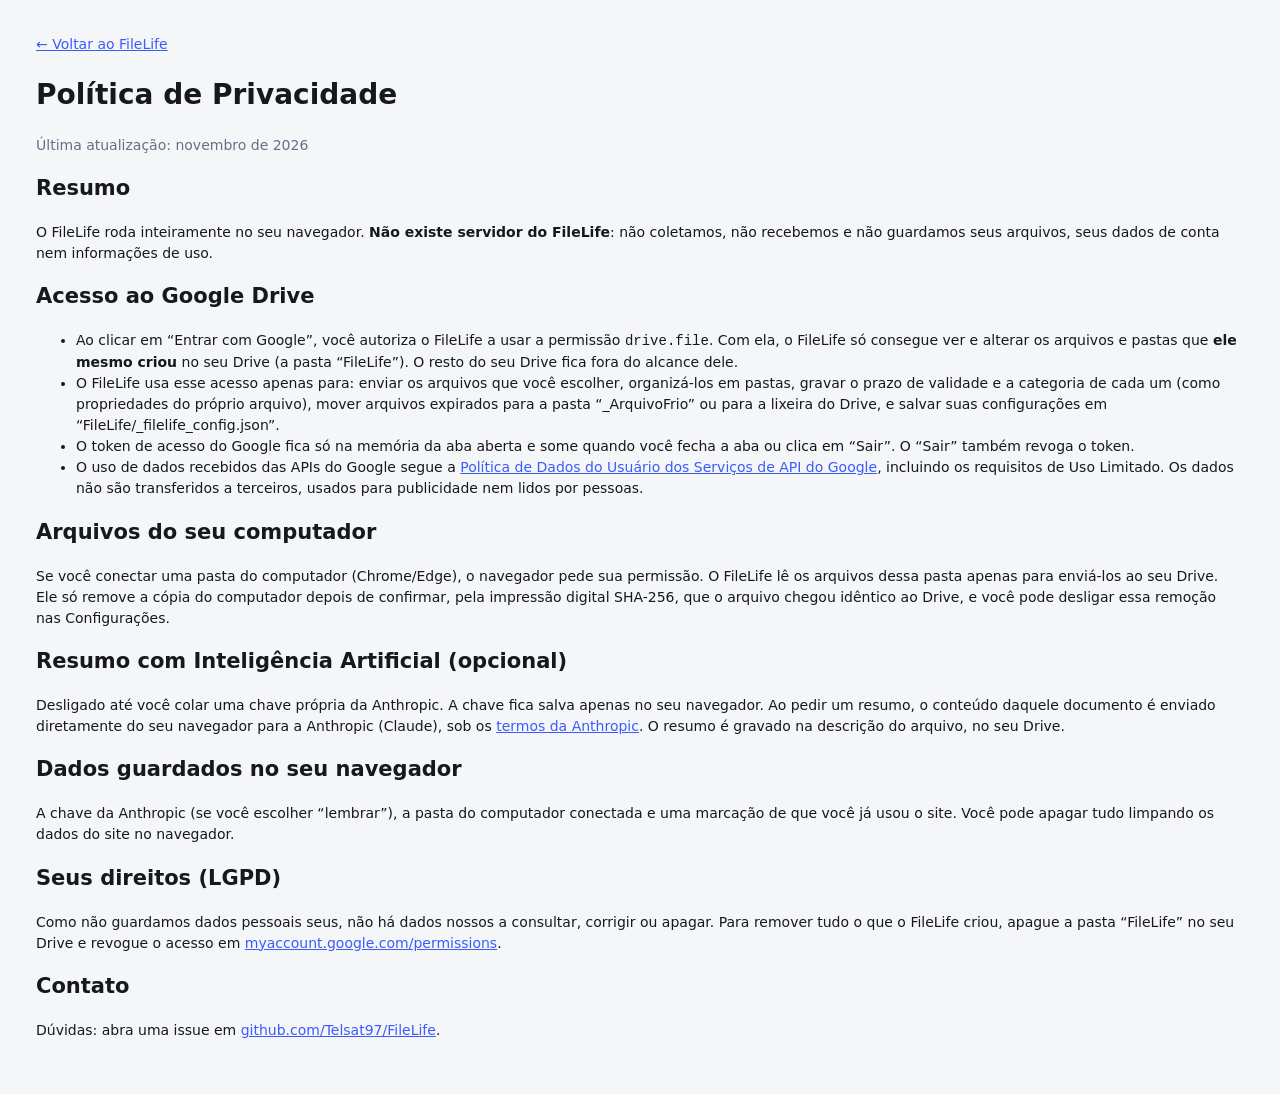
==== privacy.html @ 002a12cf "Add FileLife Web: serverless browser app for Google Drive - Sign in with Google (GIS token in memory" ====
<!doctype html>
<html lang="pt-BR">
<head>
<meta charset="utf-8">
<meta name="viewport" content="width=device-width, initial-scale=1">
<meta http-equiv="Content-Security-Policy" content="default-src 'none'; style-src 'self'; img-src 'self'">
<title>Privacidade · FileLife</title>
<link rel="icon" href="icon.svg" type="image/svg+xml">
<link rel="stylesheet" href="styles.css">
</head>
<body>
<main class="wrap" style="max-width:760px">
<p><a href="./">← Voltar ao FileLife</a></p>
<h1>Política de Privacidade</h1>
<p class="muted">Última atualização: novembro de 2026</p>

<h2>Resumo</h2>
<p>O FileLife roda inteiramente no seu navegador. <b>Não existe servidor do FileLife</b>: não coletamos, não
recebemos e não guardamos seus arquivos, seus dados de conta nem informações de uso.</p>

<h2>Acesso ao Google Drive</h2>
<ul>
  <li>Ao clicar em “Entrar com Google”, você autoriza o FileLife a usar a permissão <code>drive.file</code>. Com ela,
    o FileLife só consegue ver e alterar os arquivos e pastas que <b>ele mesmo criou</b> no seu Drive (a pasta “FileLife”).
    O resto do seu Drive fica fora do alcance dele.</li>
  <li>O FileLife usa esse acesso apenas para: enviar os arquivos que você escolher, organizá-los em pastas, gravar
    o prazo de validade e a categoria de cada um (como propriedades do próprio arquivo), mover arquivos expirados para
    a pasta “_ArquivoFrio” ou para a lixeira do Drive, e salvar suas configurações em “FileLife/_filelife_config.json”.</li>
  <li>O token de acesso do Google fica só na memória da aba aberta e some quando você fecha a aba ou clica em “Sair”.
    O “Sair” também revoga o token.</li>
  <li>O uso de dados recebidos das APIs do Google segue a
    <a href="https://developers.google.com/terms/api-services-user-data-policy" rel="noopener noreferrer">Política de Dados do Usuário dos Serviços de API do Google</a>,
    incluindo os requisitos de Uso Limitado. Os dados não são transferidos a terceiros, usados para publicidade nem lidos por pessoas.</li>
</ul>

<h2>Arquivos do seu computador</h2>
<p>Se você conectar uma pasta do computador (Chrome/Edge), o navegador pede sua permissão. O FileLife lê os arquivos
dessa pasta apenas para enviá-los ao seu Drive. Ele só remove a cópia do computador depois de confirmar, pela impressão
digital SHA-256, que o arquivo chegou idêntico ao Drive, e você pode desligar essa remoção nas Configurações.</p>

<h2>Resumo com Inteligência Artificial (opcional)</h2>
<p>Desligado até você colar uma chave própria da Anthropic. A chave fica salva apenas no seu navegador. Ao pedir um
resumo, o conteúdo daquele documento é enviado diretamente do seu navegador para a Anthropic (Claude), sob os
<a href="https://www.anthropic.com/legal/commercial-terms" rel="noopener noreferrer">termos da Anthropic</a>. O resumo
é gravado na descrição do arquivo, no seu Drive.</p>

<h2>Dados guardados no seu navegador</h2>
<p>A chave da Anthropic (se você escolher “lembrar”), a pasta do computador conectada e uma marcação de que você já
usou o site. Você pode apagar tudo limpando os dados do site no navegador.</p>

<h2>Seus direitos (LGPD)</h2>
<p>Como não guardamos dados pessoais seus, não há dados nossos a consultar, corrigir ou apagar. Para remover tudo o
que o FileLife criou, apague a pasta “FileLife” no seu Drive e revogue o acesso em
<a href="https://myaccount.google.com/permissions" rel="noopener noreferrer">myaccount.google.com/permissions</a>.</p>

<h2>Contato</h2>
<p>Dúvidas: abra uma issue em <a href="https://github.com/Telsat97/FileLife" rel="noopener noreferrer">github.com/Telsat97/FileLife</a>.</p>
</main>
</body>
</html>
---- styles.css ----
:root{
  --bg:#f5f6f8; --surface:#fff; --surface-2:#f0f2f5; --border:#e3e6eb;
  --text:#16181d; --muted:#667085; --accent:#3b5bfd; --accent-soft:#e8edff;
  --ok:#12a150; --ok-soft:#e3f6ea; --warn:#b86e00; --warn-soft:#fff3dc;
  --danger:#d93636; --danger-soft:#fde8e8; --drive:#1a73e8; --drive-soft:#e6f0fd;
  --shadow:0 1px 2px rgba(16,24,40,.06),0 1px 3px rgba(16,24,40,.08);
  --radius:14px;
}
@media (prefers-color-scheme: dark){
  :root{
    --bg:#0f1115; --surface:#171a21; --surface-2:#1e222b; --border:#2a2f3a;
    --text:#e8eaef; --muted:#9aa3b2; --accent:#7b93ff; --accent-soft:#232b4d;
    --ok:#3fcf7f; --ok-soft:#163223; --warn:#f0b04a; --warn-soft:#3a2c12;
    --danger:#ff6b6b; --danger-soft:#3d1a1a; --drive:#6ea8ff; --drive-soft:#1a2a45;
    --shadow:none;
  }
}
*{box-sizing:border-box}
[hidden]{display:none !important}
body{margin:0;background:var(--bg);color:var(--text);
  font:14px/1.5 system-ui,-apple-system,"Segoe UI",Roboto,sans-serif}
a{color:var(--accent)}
button,select,input{font:inherit;color:inherit}
button{cursor:pointer}
.wrap{max-width:1240px;margin:0 auto;padding:20px 16px 40px}
.muted{color:var(--muted)} .small{font-size:12.5px} .center{text-align:center}

.top{display:flex;align-items:center;justify-content:space-between;gap:12px;flex-wrap:wrap;margin-bottom:20px}
.brand{display:flex;align-items:center;gap:12px}
.logo{width:40px;height:40px;border-radius:12px;background:linear-gradient(135deg,#3b5bfd,#9b5bff);
  display:grid;place-items:center;color:#fff;font-weight:800;font-size:18px}
.brand h1{margin:0;font-size:20px;letter-spacing:-.01em}
.brand p{margin:0;color:var(--muted);font-size:13px}

.btn{border:1px solid var(--border);background:var(--surface);border-radius:10px;padding:8px 14px;
  display:inline-flex;align-items:center;gap:8px;box-shadow:var(--shadow);transition:background .15s}
.btn:hover{background:var(--surface-2)}
.btn.primary{background:var(--accent);border-color:var(--accent);color:#fff}
.btn.primary:hover{filter:brightness(1.07)}
.btn.danger-fill{background:var(--danger);border-color:var(--danger);color:#fff}
.btn.small{padding:5px 10px;font-size:13px;border-radius:8px}
.btn.ghost{background:transparent;box-shadow:none;border-color:transparent}
.btn.ghost:hover{background:var(--surface-2)}
.btn.danger{color:var(--danger)}
.btn:disabled,.google-btn:disabled{opacity:.55;cursor:not-allowed}
.btn:focus-visible,.google-btn:focus-visible,.chip:focus-visible,.tab:focus-visible,.dropzone:focus-visible{outline:2px solid var(--accent);outline-offset:2px}

.google-btn{background:#fff;color:#1f1f1f;border:1px solid #dadce0;border-radius:999px;padding:11px 22px;
  font-weight:600;display:inline-flex;align-items:center;gap:10px;box-shadow:var(--shadow);font-size:15px}
.google-btn:hover{background:#f7f8f8}
.google-btn svg{width:20px;height:20px}

.account{display:flex;align-items:center;gap:10px;background:var(--surface);border:1px solid var(--border);
  border-radius:999px;padding:4px 6px 4px 4px;box-shadow:var(--shadow)}
.avatar{width:32px;height:32px;border-radius:50%;background:var(--accent-soft);color:var(--accent);
  display:grid;place-items:center;font-weight:700;overflow:hidden;flex:none}
.avatar img{width:100%;height:100%;object-fit:cover}
.who{line-height:1.2;max-width:220px;min-width:0}
.who b,.who span{display:block;white-space:nowrap;overflow:hidden;text-overflow:ellipsis}
.who b{font-size:13px} .who span{font-size:12px;color:var(--muted)}

/* entrada */
.hero{text-align:center;padding:40px 0 20px;max-width:880px;margin:0 auto}
.hero h2{font-size:clamp(26px,5vw,40px);letter-spacing:-.02em;margin:0 0 12px}
.lead{color:var(--muted);font-size:16px;max-width:640px;margin:0 auto 24px}
.warn{background:var(--warn-soft);color:var(--warn);border-radius:10px;padding:10px 14px;display:inline-block;margin-top:16px}
.features{display:grid;grid-template-columns:repeat(auto-fit,minmax(190px,1fr));gap:12px;margin:32px 0 20px;text-align:left}
.feature{padding:16px;display:flex;flex-direction:column;gap:4px}
.feature span{color:var(--muted);font-size:13px}

.card{background:var(--surface);border:1px solid var(--border);border-radius:var(--radius);box-shadow:var(--shadow)}
.toolbar{display:flex;gap:8px;flex-wrap:wrap;justify-content:flex-end;margin-bottom:12px}
.stats{display:grid;grid-template-columns:repeat(auto-fit,minmax(170px,1fr));gap:12px;margin-bottom:16px}
.stat{padding:16px}
.stat .label{color:var(--muted);font-size:13px}
.stat .value{font-size:26px;font-weight:700;letter-spacing:-.02em;margin-top:4px;font-variant-numeric:tabular-nums}

.grid{display:grid;grid-template-columns:minmax(0,1fr) 320px;gap:16px;align-items:start}
.col{display:flex;flex-direction:column;gap:16px;min-width:0}
@media (max-width:960px){.grid{grid-template-columns:1fr}}

.dropzone{border:2px dashed var(--border);padding:22px;text-align:center;display:flex;flex-direction:column;gap:4px;
  cursor:pointer;transition:all .15s;box-shadow:none}
.dropzone:hover,.dropzone.over{border-color:var(--accent);background:var(--accent-soft)}
.local{padding:14px 16px}
.local p{margin:2px 0 0}
.local-row{display:flex;justify-content:space-between;align-items:center;gap:12px;flex-wrap:wrap}
.row-actions{display:flex;gap:6px;flex-wrap:wrap}

.panel-head{display:flex;align-items:center;justify-content:space-between;gap:10px;padding:12px 16px;
  border-bottom:1px solid var(--border);flex-wrap:wrap}
.panel-head h3{margin:0;font-size:15px}
.tabs{display:flex;gap:4px}
.tab{border:0;background:transparent;padding:7px 12px;border-radius:8px;font-weight:600;color:var(--muted)}
.tab.on{background:var(--surface-2);color:var(--text)}
.tools{display:flex;gap:8px;flex-wrap:wrap;align-items:center}
.search{border:1px solid var(--border);background:var(--surface-2);border-radius:10px;padding:7px 12px;width:200px;min-width:0}
.chips{display:flex;gap:6px;flex-wrap:wrap;padding:10px 16px;border-bottom:1px solid var(--border)}
.chip{border:1px solid var(--border);background:var(--surface);border-radius:999px;padding:4px 12px;font-size:13px}
.chip.on{background:var(--text);color:var(--surface);border-color:var(--text)}

.files{list-style:none;margin:0;padding:0}
.file{display:grid;grid-template-columns:40px minmax(0,1fr) auto;gap:12px;align-items:center;padding:12px 16px;border-bottom:1px solid var(--border)}
.file:last-child{border-bottom:0}
.ficon{width:40px;height:40px;border-radius:10px;display:grid;place-items:center;font-size:20px;background:var(--surface-2)}
.fmain{min-width:0}
.fname{font-weight:600;white-space:nowrap;overflow:hidden;text-overflow:ellipsis}
.fmeta{display:flex;gap:6px;flex-wrap:wrap;align-items:center;margin-top:3px;color:var(--muted);font-size:12.5px}
.badge{border-radius:6px;padding:1px 7px;font-size:12px;font-weight:600;white-space:nowrap}
.b-tag{background:var(--danger-soft);color:var(--danger)}
.b-tag.tag-LEITURA{background:var(--accent-soft);color:var(--accent)}
.b-tag.tag-CONTRATO,.b-tag.tag-FINANCEIRO{background:var(--warn-soft);color:var(--warn)}
.b-ok{background:var(--ok-soft);color:var(--ok)}
.b-warn{background:var(--warn-soft);color:var(--warn)}
.b-danger{background:var(--danger-soft);color:var(--danger)}
.b-pc{background:var(--surface-2);color:var(--muted)}
.factions{display:flex;gap:4px;align-items:center;flex-wrap:wrap;justify-content:flex-end}
.factions select,.form-row select,.form-row input{border:1px solid var(--border);background:var(--surface);border-radius:8px;padding:5px 8px;font-size:13px}
.empty{padding:40px 16px;text-align:center;color:var(--muted)}
.empty b{display:block;color:var(--text);font-size:15px;margin-bottom:4px}
@media (max-width:640px){
  .file{grid-template-columns:36px minmax(0,1fr)}
  .factions{grid-column:1 / -1;justify-content:flex-start}
  .search{width:100%}
  .tools{width:100%}
}

.feed{list-style:none;margin:0;padding:6px 0;max-height:520px;overflow:auto}
.feed li{padding:8px 16px;font-size:13px;word-break:break-word;border-bottom:1px dashed var(--border)}
.feed li:last-child{border-bottom:0}
.feed time{display:block;color:var(--muted);font-size:11.5px}

.overlay{position:fixed;inset:0;background:rgba(10,12,16,.45);display:none;align-items:center;justify-content:center;padding:16px;z-index:10}
.overlay.open{display:flex}
.modal{background:var(--surface);border-radius:16px;max-width:640px;width:100%;max-height:88vh;overflow:auto;border:1px solid var(--border)}
.modal header{padding:16px 18px;border-bottom:1px solid var(--border)}
.modal header h3{margin:0;font-size:16px;word-break:break-word}
.modal .body{padding:18px}
.modal .foot{padding:14px 18px;border-top:1px solid var(--border);display:flex;justify-content:flex-end;gap:8px;flex-wrap:wrap}
.form-row{display:grid;grid-template-columns:220px minmax(0,1fr);gap:10px;align-items:center;margin-bottom:10px}
.form-row label{color:var(--muted)}
.form-row select,.form-row input{width:100%;padding:7px 10px;font-size:14px;background:var(--surface-2)}
.check{display:flex;gap:6px;align-items:center;margin:4px 0 10px;color:var(--muted);font-size:13px}
.section-title{font-weight:700;margin:18px 0 10px}
.section-title:first-child{margin-top:0}
@media (max-width:560px){.form-row{grid-template-columns:1fr;gap:4px}}
.summary-text{white-space:pre-wrap;line-height:1.65}
.mini-list{max-height:200px;overflow:auto;padding-left:18px;color:var(--muted);font-size:13px}
.report-grid{display:grid;grid-template-columns:repeat(auto-fit,minmax(160px,1fr));gap:10px}
.report-grid .value{font-size:20px}
table{width:100%;border-collapse:collapse} td{padding:6px 8px;border-bottom:1px solid var(--border)}

.busy{position:fixed;top:16px;left:50%;transform:translateX(-50%);background:var(--surface);border:1px solid var(--border);
  box-shadow:0 4px 16px rgba(0,0,0,.12);border-radius:999px;padding:8px 16px;display:flex;align-items:center;gap:8px;z-index:30;max-width:90vw}
.busy #busy-label{white-space:nowrap;overflow:hidden;text-overflow:ellipsis}
.toast{position:fixed;bottom:20px;left:50%;transform:translateX(-50%) translateY(20px);background:var(--text);color:var(--surface);
  padding:10px 16px;border-radius:10px;opacity:0;transition:all .2s;pointer-events:none;z-index:40;max-width:90vw}
.toast.show{opacity:1;transform:translateX(-50%) translateY(0)}
.spin{width:14px;height:14px;border:2px solid currentColor;border-right-color:transparent;border-radius:50%;animation:s .7s linear infinite;flex:none}
@keyframes s{to{transform:rotate(360deg)}}

@media print{
  body{background:#fff;color:#000}
  .wrap > *:not(.overlay){display:none !important}
  .overlay{position:static;display:block;background:none;padding:0}
  .modal{max-height:none;border:0}
  .modal .foot{display:none}
}
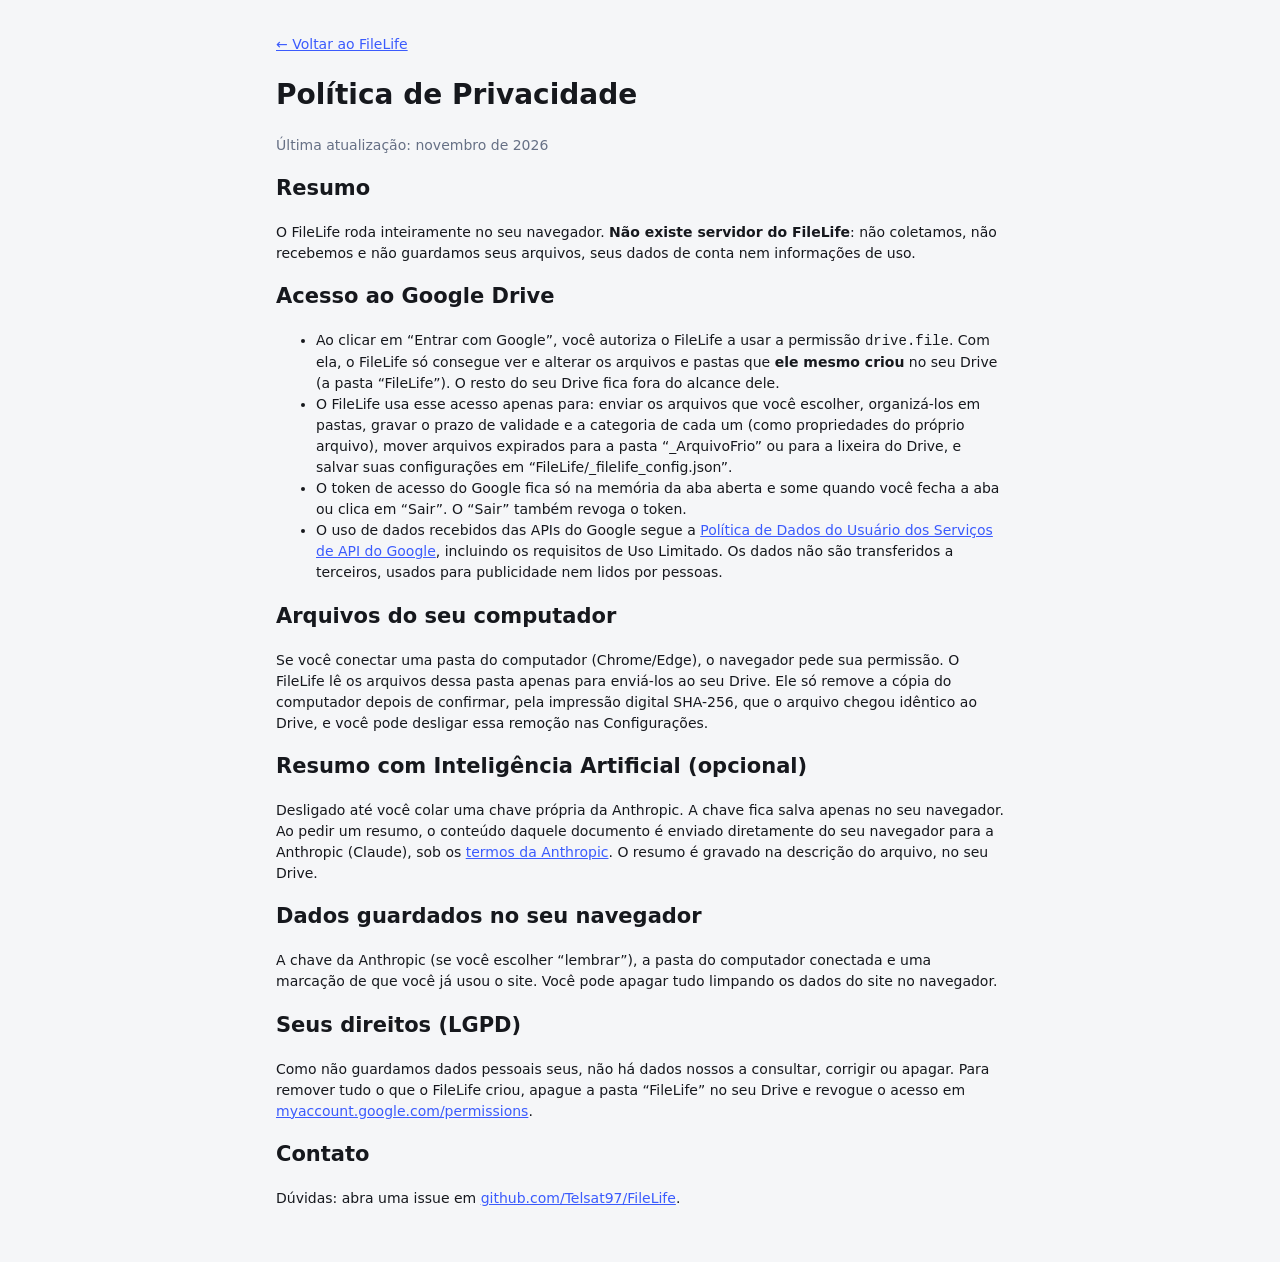
==== commit a0b6bc09: "Privacy/terms: replace inline style blocked by CSP Co-Authored-By: Claude Opus 5.5 <noreply@anthropi" ====
--- a/privacy.html
+++ b/privacy.html
@@ -9,7 +9,7 @@
 <link rel="stylesheet" href="styles.css">
 </head>
 <body>
-<main class="wrap" style="max-width:760px">
+<main class="wrap narrow">
 <p><a href="./">← Voltar ao FileLife</a></p>
 <h1>Política de Privacidade</h1>
 <p class="muted">Última atualização: novembro de 2026</p>
--- a/styles.css
+++ b/styles.css
@@ -166,3 +166,4 @@
   .modal{max-height:none;border:0}
   .modal .foot{display:none}
 }
+.narrow{max-width:760px}
